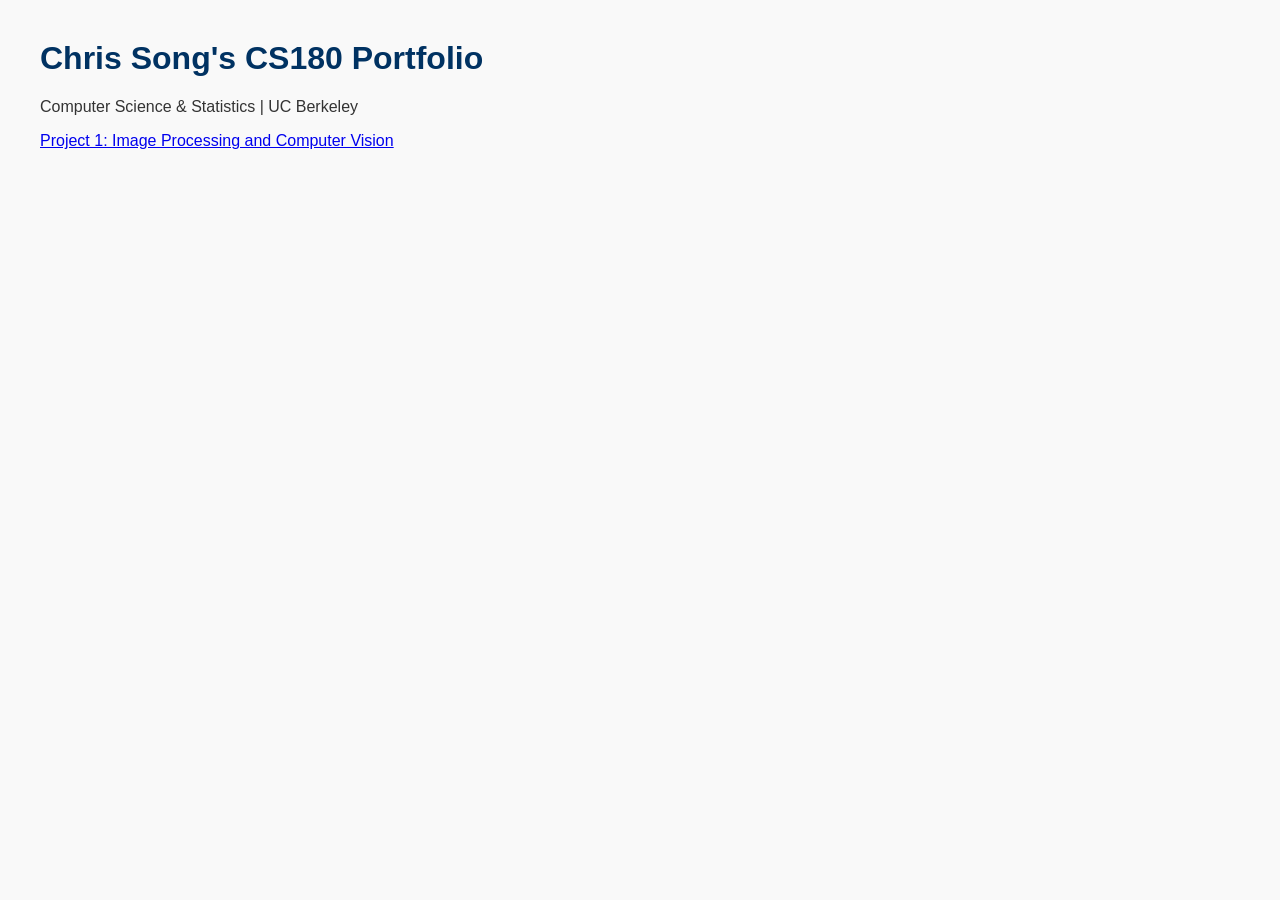
==== index.html @ 3ce25a3a "Add initial HTML structure for portfolio page" ====
<!DOCTYPE html>
<html>
<head>
    <title>Chris Song - CS180 Portfolio</title>
    <style>
        body {
            font-family: Arial, sans-serif;
            margin: 40px;
            background-color: #f9f9f9;
            color: #333;
        }
        h1 {
            color: #003262;
        }
    </style>
</head>
<body>
    <h1>Chris Song's CS180 Portfolio</h1>
    <p>Computer Science & Statistics | UC Berkeley</p>
    <a href="./1/index.html">Project 1: Image Processing and Computer Vision</a>
</body>
</html>
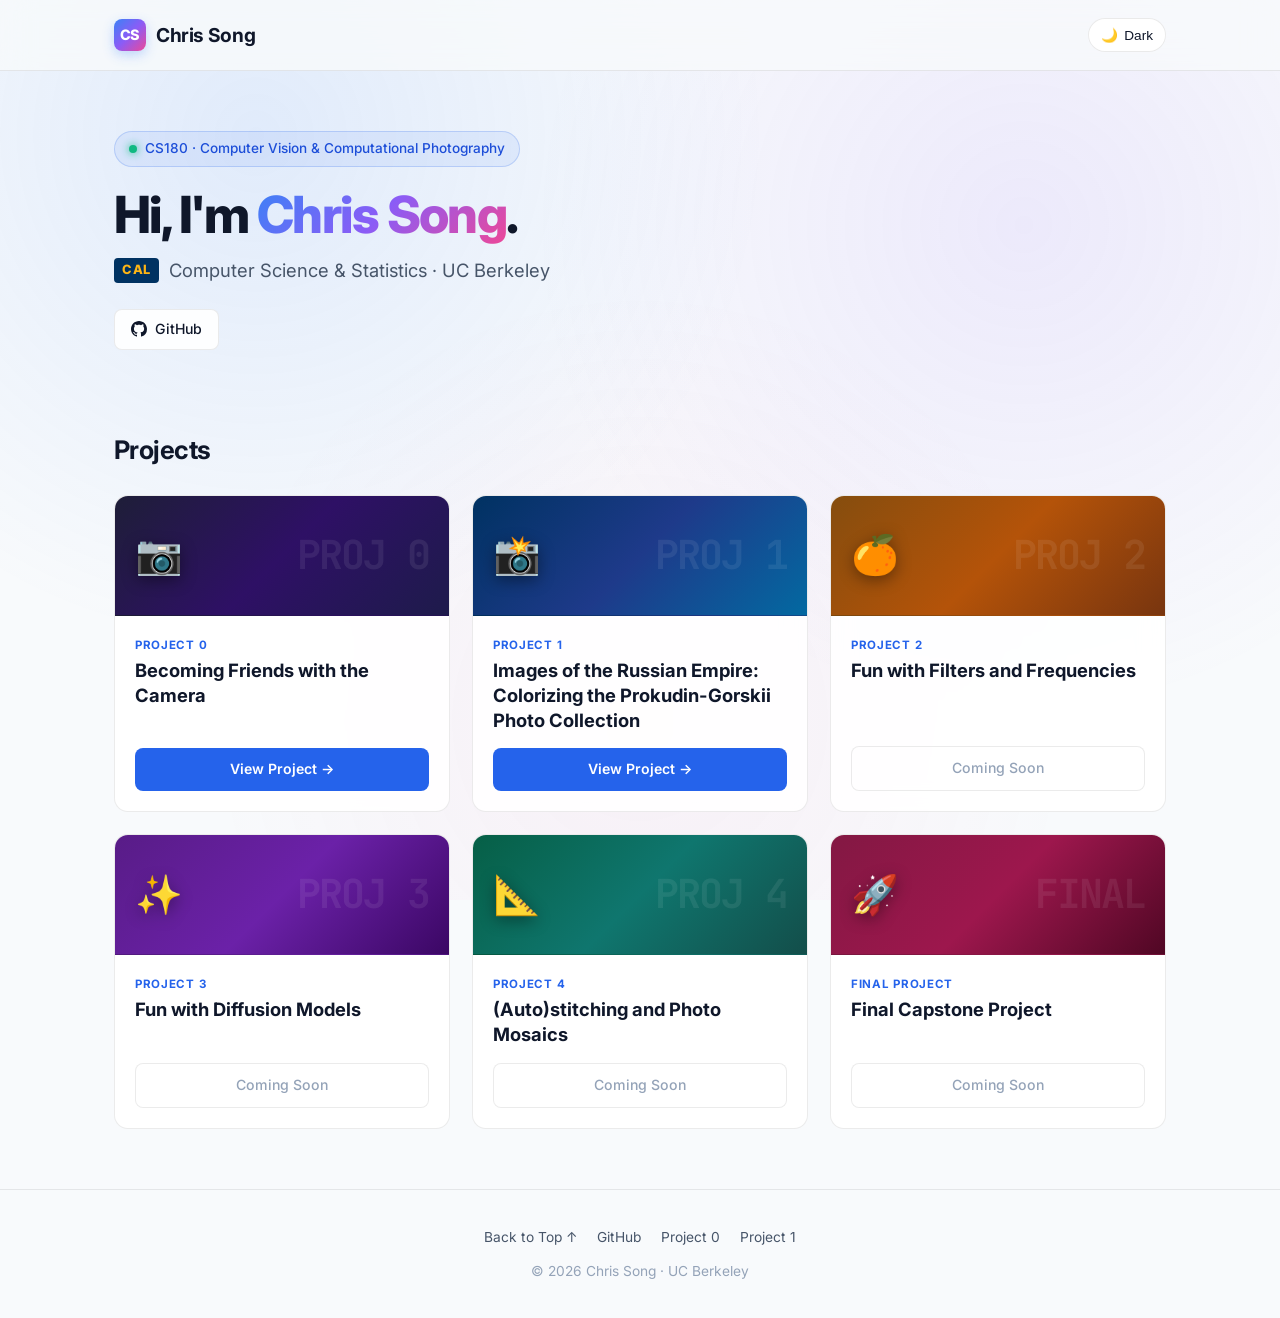
==== commit fed58036: "Update portfolio design and add Project 0 page with Parts 1-3" ====
--- a/index.html
+++ b/index.html
@@ -1,22 +1,657 @@
 <!DOCTYPE html>
-<html>
+<html lang="en">
 <head>
-    <title>Chris Song - CS180 Portfolio</title>
+    <meta charset="UTF-8">
+    <meta name="viewport" content="width=device-width, initial-scale=1.0">
+    <title>Chris Song | CS180 Portfolio</title>
+    <meta name="description" content="Chris Song - Computer Science & Statistics at UC Berkeley. CS180 Computer Vision & Computational Photography Portfolio.">
+    <link rel="preconnect" href="https://fonts.googleapis.com">
+    <link rel="preconnect" href="https://fonts.gstatic.com" crossorigin>
+    <link href="https://fonts.googleapis.com/css2?family=Inter:wght@300;400;500;600;700;800&family=JetBrains+Mono:wght@500;700&display=swap" rel="stylesheet">
     <style>
+        :root {
+            --bg: #0b0f19;
+            --bg-secondary: #111827;
+            --card-bg: rgba(17, 24, 39, 0.75);
+            --card-border: rgba(255, 255, 255, 0.08);
+            --card-hover-border: rgba(59, 130, 246, 0.5);
+            --text-primary: #f3f4f6;
+            --text-secondary: #9ca3af;
+            --text-muted: #6b7280;
+            --accent-primary: #3b82f6;
+            --accent-gradient: linear-gradient(135deg, #3b82f6 0%, #8b5cf6 50%, #ec4899 100%);
+            --glow: rgba(59, 130, 246, 0.15);
+            --radius-sm: 8px;
+            --radius-md: 14px;
+            --radius-lg: 20px;
+            --transition: all 0.25s cubic-bezier(0.16, 1, 0.3, 1);
+        }
+
+        [data-theme="light"] {
+            --bg: #f8fafc;
+            --bg-secondary: #ffffff;
+            --card-bg: rgba(255, 255, 255, 0.9);
+            --card-border: rgba(0, 0, 0, 0.08);
+            --card-hover-border: rgba(59, 130, 246, 0.6);
+            --text-primary: #0f172a;
+            --text-secondary: #475569;
+            --text-muted: #94a3b8;
+            --accent-primary: #2563eb;
+            --glow: rgba(37, 99, 235, 0.08);
+        }
+
+        * {
+            box-sizing: border-box;
+            margin: 0;
+            padding: 0;
+        }
+
         body {
-            font-family: Arial, sans-serif;
-            margin: 40px;
-            background-color: #f9f9f9;
-            color: #333;
-        }
-        h1 {
-            color: #003262;
+            font-family: 'Inter', -apple-system, BlinkMacSystemFont, 'Segoe UI', Roboto, sans-serif;
+            background-color: var(--bg);
+            color: var(--text-primary);
+            line-height: 1.6;
+            min-height: 100vh;
+            position: relative;
+            overflow-x: hidden;
+            transition: background-color 0.3s ease, color 0.3s ease;
+        }
+
+        .bg-glow {
+            position: fixed;
+            top: 0;
+            left: 50%;
+            transform: translateX(-50%);
+            width: 100vw;
+            height: 100vh;
+            background: 
+                radial-gradient(circle at 20% 15%, rgba(59, 130, 246, 0.12) 0%, transparent 40%),
+                radial-gradient(circle at 80% 25%, rgba(139, 92, 246, 0.1) 0%, transparent 40%),
+                radial-gradient(circle at 50% 80%, rgba(236, 72, 153, 0.06) 0%, transparent 45%);
+            pointer-events: none;
+            z-index: -1;
+        }
+
+        .container {
+            max-width: 1100px;
+            margin: 0 auto;
+            padding: 0 24px;
+        }
+
+        /* Navigation Header */
+        header {
+            position: sticky;
+            top: 0;
+            backdrop-filter: blur(16px);
+            -webkit-backdrop-filter: blur(16px);
+            background: rgba(11, 15, 25, 0.7);
+            border-bottom: 1px solid var(--card-border);
+            z-index: 100;
+            transition: var(--transition);
+        }
+
+        [data-theme="light"] header {
+            background: rgba(248, 250, 252, 0.8);
+        }
+
+        .nav-inner {
+            display: flex;
+            justify-content: space-between;
+            align-items: center;
+            height: 70px;
+        }
+
+        .logo {
+            font-weight: 700;
+            font-size: 1.2rem;
+            color: var(--text-primary);
+            text-decoration: none;
+            display: flex;
+            align-items: center;
+            gap: 10px;
+            letter-spacing: -0.02em;
+        }
+
+        .logo-badge {
+            width: 32px;
+            height: 32px;
+            border-radius: var(--radius-sm);
+            background: var(--accent-gradient);
+            display: flex;
+            align-items: center;
+            justify-content: center;
+            color: white;
+            font-weight: 800;
+            font-size: 0.9rem;
+            box-shadow: 0 4px 12px rgba(59, 130, 246, 0.3);
+        }
+
+        .theme-toggle-btn {
+            background: var(--card-bg);
+            border: 1px solid var(--card-border);
+            color: var(--text-primary);
+            padding: 8px 12px;
+            border-radius: 9999px;
+            cursor: pointer;
+            display: flex;
+            align-items: center;
+            gap: 6px;
+            font-size: 0.85rem;
+            font-weight: 500;
+            transition: var(--transition);
+        }
+
+        .theme-toggle-btn:hover {
+            border-color: var(--accent-primary);
+            transform: translateY(-1px);
+        }
+
+        /* Hero Section */
+        .hero {
+            padding: 60px 0 40px 0;
+            text-align: left;
+        }
+
+        .hero-badge {
+            display: inline-flex;
+            align-items: center;
+            gap: 8px;
+            padding: 6px 14px;
+            border-radius: 9999px;
+            background: rgba(59, 130, 246, 0.12);
+            border: 1px solid rgba(59, 130, 246, 0.25);
+            color: #93c5fd;
+            font-size: 0.85rem;
+            font-weight: 500;
+            margin-bottom: 18px;
+        }
+
+        [data-theme="light"] .hero-badge {
+            color: #1d4ed8;
+            background: rgba(37, 99, 235, 0.08);
+            border-color: rgba(37, 99, 235, 0.2);
+        }
+
+        .hero-dot {
+            width: 8px;
+            height: 8px;
+            border-radius: 50%;
+            background-color: #10b981;
+            box-shadow: 0 0 8px #10b981;
+        }
+
+        .hero h1 {
+            font-size: clamp(2.2rem, 4.5vw, 3.2rem);
+            font-weight: 800;
+            letter-spacing: -0.03em;
+            line-height: 1.15;
+            margin-bottom: 12px;
+        }
+
+        .gradient-text {
+            background: var(--accent-gradient);
+            -webkit-background-clip: text;
+            -webkit-text-fill-color: transparent;
+            display: inline-block;
+        }
+
+        .hero-subtitle {
+            font-size: 1.15rem;
+            color: var(--text-secondary);
+            font-weight: 400;
+            margin-bottom: 24px;
+            display: flex;
+            align-items: center;
+            gap: 10px;
+            flex-wrap: wrap;
+        }
+
+        .cal-tag {
+            background: #003262;
+            color: #FDB515;
+            padding: 2px 8px;
+            border-radius: 4px;
+            font-size: 0.8rem;
+            font-weight: 800;
+            letter-spacing: 0.04em;
+        }
+
+        .social-bar {
+            display: flex;
+            gap: 12px;
+            flex-wrap: wrap;
+        }
+
+        .social-link {
+            display: inline-flex;
+            align-items: center;
+            gap: 8px;
+            padding: 8px 16px;
+            border-radius: var(--radius-sm);
+            background: var(--card-bg);
+            border: 1px solid var(--card-border);
+            color: var(--text-primary);
+            text-decoration: none;
+            font-size: 0.88rem;
+            font-weight: 500;
+            transition: var(--transition);
+        }
+
+        .social-link:hover {
+            border-color: var(--accent-primary);
+            transform: translateY(-2px);
+            box-shadow: 0 4px 14px var(--glow);
+        }
+
+        .social-link svg {
+            width: 16px;
+            height: 16px;
+            fill: currentColor;
+        }
+
+        /* Projects Section */
+        .section-header {
+            margin: 40px 0 24px 0;
+        }
+
+        .section-title {
+            font-size: 1.6rem;
+            font-weight: 700;
+            letter-spacing: -0.02em;
+        }
+
+        /* Projects Grid */
+        .projects-grid {
+            display: grid;
+            grid-template-columns: repeat(auto-fill, minmax(320px, 1fr));
+            gap: 22px;
+            margin-bottom: 60px;
+        }
+
+        .project-card {
+            background: var(--card-bg);
+            border: 1px solid var(--card-border);
+            border-radius: var(--radius-md);
+            overflow: hidden;
+            display: flex;
+            flex-direction: column;
+            transition: var(--transition);
+            backdrop-filter: blur(12px);
+            -webkit-backdrop-filter: blur(12px);
+        }
+
+        .project-card:hover {
+            border-color: var(--card-hover-border);
+            transform: translateY(-3px);
+            box-shadow: 0 10px 25px var(--glow);
+        }
+
+        .project-banner {
+            height: 120px;
+            display: flex;
+            align-items: center;
+            justify-content: space-between;
+            padding: 0 20px;
+            position: relative;
+            border-bottom: 1px solid var(--card-border);
+        }
+
+        .project-banner.p0-theme {
+            background: linear-gradient(135deg, #1e1e38 0%, #2e1065 50%, #1e1b4b 100%);
+        }
+
+        .project-banner.p1-theme {
+            background: linear-gradient(135deg, #003262 0%, #1e3a8a 50%, #0369a1 100%);
+        }
+
+        .project-banner.p2-theme {
+            background: linear-gradient(135deg, #854d0e 0%, #b45309 50%, #78350f 100%);
+        }
+
+        .project-banner.p3-theme {
+            background: linear-gradient(135deg, #581c87 0%, #6b21a8 50%, #3b0764 100%);
+        }
+
+        .project-banner.p4-theme {
+            background: linear-gradient(135deg, #065f46 0%, #0f766e 50%, #134e4a 100%);
+        }
+
+        .project-banner.final-theme {
+            background: linear-gradient(135deg, #831843 0%, #9d174d 50%, #500724 100%);
+        }
+
+        .banner-icon {
+            font-size: 2.4rem;
+            filter: drop-shadow(0 4px 8px rgba(0, 0, 0, 0.4));
+        }
+
+        .banner-watermark {
+            font-family: 'JetBrains Mono', monospace;
+            font-size: 2.5rem;
+            font-weight: 700;
+            color: rgba(255, 255, 255, 0.08);
+            letter-spacing: -0.05em;
+            user-select: none;
+        }
+
+        .project-card-body {
+            padding: 20px;
+            display: flex;
+            flex-direction: column;
+            justify-content: space-between;
+            flex-grow: 1;
+            gap: 16px;
+        }
+
+        .project-category-tag {
+            font-size: 0.72rem;
+            font-weight: 700;
+            text-transform: uppercase;
+            letter-spacing: 0.06em;
+            color: var(--accent-primary);
+            margin-bottom: 4px;
+        }
+
+        .project-title {
+            font-size: 1.15rem;
+            font-weight: 700;
+            color: var(--text-primary);
+            line-height: 1.35;
+        }
+
+        .project-title a {
+            color: inherit;
+            text-decoration: none;
+            transition: var(--transition);
+        }
+
+        .project-title a:hover {
+            color: var(--accent-primary);
+        }
+
+        .project-actions {
+            margin-top: auto;
+        }
+
+        .btn-primary {
+            display: inline-flex;
+            align-items: center;
+            justify-content: center;
+            width: 100%;
+            padding: 10px 16px;
+            background: var(--accent-primary);
+            color: white;
+            text-decoration: none;
+            border-radius: var(--radius-sm);
+            font-size: 0.88rem;
+            font-weight: 600;
+            transition: var(--transition);
+        }
+
+        .btn-primary:hover {
+            opacity: 0.92;
+            transform: translateY(-1px);
+            box-shadow: 0 4px 12px rgba(59, 130, 246, 0.35);
+        }
+
+        .btn-disabled {
+            display: inline-flex;
+            align-items: center;
+            justify-content: center;
+            width: 100%;
+            padding: 10px 16px;
+            background: rgba(255, 255, 255, 0.03);
+            border: 1px solid var(--card-border);
+            color: var(--text-muted);
+            border-radius: var(--radius-sm);
+            font-size: 0.88rem;
+            font-weight: 500;
+            user-select: none;
+        }
+
+        /* Footer */
+        footer {
+            border-top: 1px solid var(--card-border);
+            padding: 36px 0;
+            margin-top: 60px;
+            text-align: center;
+            color: var(--text-muted);
+            font-size: 0.86rem;
+        }
+
+        .footer-links {
+            display: flex;
+            justify-content: center;
+            gap: 20px;
+            margin-bottom: 12px;
+        }
+
+        .footer-links a {
+            color: var(--text-secondary);
+            text-decoration: none;
+            transition: var(--transition);
+        }
+
+        .footer-links a:hover {
+            color: var(--text-primary);
+        }
+
+        @media (max-width: 768px) {
+            .hero {
+                padding: 40px 0 25px 0;
+            }
+            .projects-grid {
+                grid-template-columns: 1fr;
+            }
         }
     </style>
 </head>
 <body>
-    <h1>Chris Song's CS180 Portfolio</h1>
-    <p>Computer Science & Statistics | UC Berkeley</p>
-    <a href="./1/index.html">Project 1: Image Processing and Computer Vision</a>
+    <div class="bg-glow"></div>
+
+    <!-- Navigation Header -->
+    <header>
+        <div class="container nav-inner">
+            <a href="#" class="logo">
+                <div class="logo-badge">CS</div>
+                <span>Chris Song</span>
+            </a>
+            <button class="theme-toggle-btn" id="theme-toggle" aria-label="Toggle color theme">
+                <span id="theme-icon">☀️</span>
+                <span id="theme-text">Theme</span>
+            </button>
+        </div>
+    </header>
+
+    <main class="container">
+        <!-- Hero Section -->
+        <section class="hero">
+            <div class="hero-badge">
+                <span class="hero-dot"></span>
+                <span>CS180 · Computer Vision &amp; Computational Photography</span>
+            </div>
+            <h1>
+                Hi, I'm <span class="gradient-text">Chris Song</span>.
+            </h1>
+            <div class="hero-subtitle">
+                <span class="cal-tag">CAL</span>
+                <span>Computer Science &amp; Statistics · UC Berkeley</span>
+            </div>
+            <div class="social-bar">
+                <a href="https://github.com/ChrisSong214" target="_blank" rel="noopener noreferrer" class="social-link">
+                    <svg viewBox="0 0 24 24"><path d="M12 0C5.37 0 0 5.37 0 12c0 5.31 3.435 9.795 8.205 11.385.6.105.825-.255.825-.57 0-.285-.015-1.23-.015-2.235-3.015.555-3.795-.735-4.035-1.41-.135-.345-.72-1.41-1.23-1.695-.42-.225-1.02-.78-.015-.795.945-.015 1.62.87 1.845 1.23 1.08 1.815 2.805 1.305 3.495.99.105-.78.42-1.305.765-1.605-2.67-.3-5.46-1.335-5.46-5.925 0-1.305.465-2.385 1.23-3.225-.12-.3-.54-1.53.12-3.18 0 0 1.005-.315 3.3 1.23.96-.27 1.98-.405 3-.405s2.04.135 3 .405c2.295-1.56 3.3-1.23 3.3-1.23.66 1.65.24 2.88.12 3.18.765.84 1.23 1.905 1.23 3.225 0 4.605-2.805 5.625-5.475 5.925.435.375.81 1.095.81 2.22 0 1.605-.015 2.895-.015 3.3 0 .315.225.69.825.57A12.02 12.02 0 0024 12c0-6.63-5.37-12-12-12z"/></svg>
+                    GitHub
+                </a>
+            </div>
+        </section>
+
+        <!-- Projects Section -->
+        <section id="projects">
+            <div class="section-header">
+                <h2 class="section-title">Projects</h2>
+            </div>
+
+            <!-- Projects Grid -->
+            <div class="projects-grid">
+
+                <!-- Project 0: Becoming Friends with the Camera -->
+                <div class="project-card">
+                    <div class="project-banner p0-theme">
+                        <span class="banner-icon">📷</span>
+                        <span class="banner-watermark">PROJ 0</span>
+                    </div>
+                    <div class="project-card-body">
+                        <div>
+                            <div class="project-category-tag">Project 0</div>
+                            <h3 class="project-title">
+                                <a href="./0/index.html">Becoming Friends with the Camera</a>
+                            </h3>
+                        </div>
+                        <div class="project-actions">
+                            <a href="./0/index.html" class="btn-primary">View Project →</a>
+                        </div>
+                    </div>
+                </div>
+
+                <!-- Project 1: Prokudin-Gorskii Colorization -->
+                <div class="project-card">
+                    <div class="project-banner p1-theme">
+                        <span class="banner-icon">📸</span>
+                        <span class="banner-watermark">PROJ 1</span>
+                    </div>
+                    <div class="project-card-body">
+                        <div>
+                            <div class="project-category-tag">Project 1</div>
+                            <h3 class="project-title">
+                                <a href="./1/index.html">Images of the Russian Empire: Colorizing the Prokudin-Gorskii Photo Collection</a>
+                            </h3>
+                        </div>
+                        <div class="project-actions">
+                            <a href="./1/index.html" class="btn-primary">View Project →</a>
+                        </div>
+                    </div>
+                </div>
+
+                <!-- Project 2: Filters and Frequencies -->
+                <div class="project-card">
+                    <div class="project-banner p2-theme">
+                        <span class="banner-icon">🍊</span>
+                        <span class="banner-watermark">PROJ 2</span>
+                    </div>
+                    <div class="project-card-body">
+                        <div>
+                            <div class="project-category-tag">Project 2</div>
+                            <h3 class="project-title">Fun with Filters and Frequencies</h3>
+                        </div>
+                        <div class="project-actions">
+                            <span class="btn-disabled">Coming Soon</span>
+                        </div>
+                    </div>
+                </div>
+
+                <!-- Project 3: Fun with Diffusion Models -->
+                <div class="project-card">
+                    <div class="project-banner p3-theme">
+                        <span class="banner-icon">✨</span>
+                        <span class="banner-watermark">PROJ 3</span>
+                    </div>
+                    <div class="project-card-body">
+                        <div>
+                            <div class="project-category-tag">Project 3</div>
+                            <h3 class="project-title">Fun with Diffusion Models</h3>
+                        </div>
+                        <div class="project-actions">
+                            <span class="btn-disabled">Coming Soon</span>
+                        </div>
+                    </div>
+                </div>
+
+                <!-- Project 4: (Auto)stitching and Photo Mosaics -->
+                <div class="project-card">
+                    <div class="project-banner p4-theme">
+                        <span class="banner-icon">📐</span>
+                        <span class="banner-watermark">PROJ 4</span>
+                    </div>
+                    <div class="project-card-body">
+                        <div>
+                            <div class="project-category-tag">Project 4</div>
+                            <h3 class="project-title">(Auto)stitching and Photo Mosaics</h3>
+                        </div>
+                        <div class="project-actions">
+                            <span class="btn-disabled">Coming Soon</span>
+                        </div>
+                    </div>
+                </div>
+
+                <!-- Final Project -->
+                <div class="project-card">
+                    <div class="project-banner final-theme">
+                        <span class="banner-icon">🚀</span>
+                        <span class="banner-watermark">FINAL</span>
+                    </div>
+                    <div class="project-card-body">
+                        <div>
+                            <div class="project-category-tag">Final Project</div>
+                            <h3 class="project-title">Final Capstone Project</h3>
+                        </div>
+                        <div class="project-actions">
+                            <span class="btn-disabled">Coming Soon</span>
+                        </div>
+                    </div>
+                </div>
+
+            </div>
+        </section>
+    </main>
+
+    <!-- Footer -->
+    <footer>
+        <div class="container">
+            <div class="footer-links">
+                <a href="#">Back to Top ↑</a>
+                <a href="https://github.com/ChrisSong214" target="_blank" rel="noopener noreferrer">GitHub</a>
+                <a href="./0/index.html">Project 0</a>
+                <a href="./1/index.html">Project 1</a>
+            </div>
+            <p>&copy; <span id="current-year"></span> Chris Song · UC Berkeley</p>
+        </div>
+    </footer>
+
+    <!-- Theme Script -->
+    <script>
+        document.getElementById('current-year').textContent = new Date().getFullYear();
+
+        const themeBtn = document.getElementById('theme-toggle');
+        const themeIcon = document.getElementById('theme-icon');
+        const themeText = document.getElementById('theme-text');
+
+        const storedTheme = localStorage.getItem('theme');
+        const prefersDark = window.matchMedia('(prefers-color-scheme: dark)').matches;
+        
+        if (storedTheme === 'light' || (!storedTheme && !prefersDark)) {
+            document.documentElement.setAttribute('data-theme', 'light');
+            themeIcon.textContent = '🌙';
+            themeText.textContent = 'Dark';
+        } else {
+            document.documentElement.setAttribute('data-theme', 'dark');
+            themeIcon.textContent = '☀️';
+            themeText.textContent = 'Light';
+        }
+
+        themeBtn.addEventListener('click', () => {
+            const currentTheme = document.documentElement.getAttribute('data-theme');
+            if (currentTheme === 'light') {
+                document.documentElement.setAttribute('data-theme', 'dark');
+                localStorage.setItem('theme', 'dark');
+                themeIcon.textContent = '☀️';
+                themeText.textContent = 'Light';
+            } else {
+                document.documentElement.setAttribute('data-theme', 'light');
+                localStorage.setItem('theme', 'light');
+                themeIcon.textContent = '🌙';
+                themeText.textContent = 'Dark';
+            }
+        });
+    </script>
 </body>
 </html>
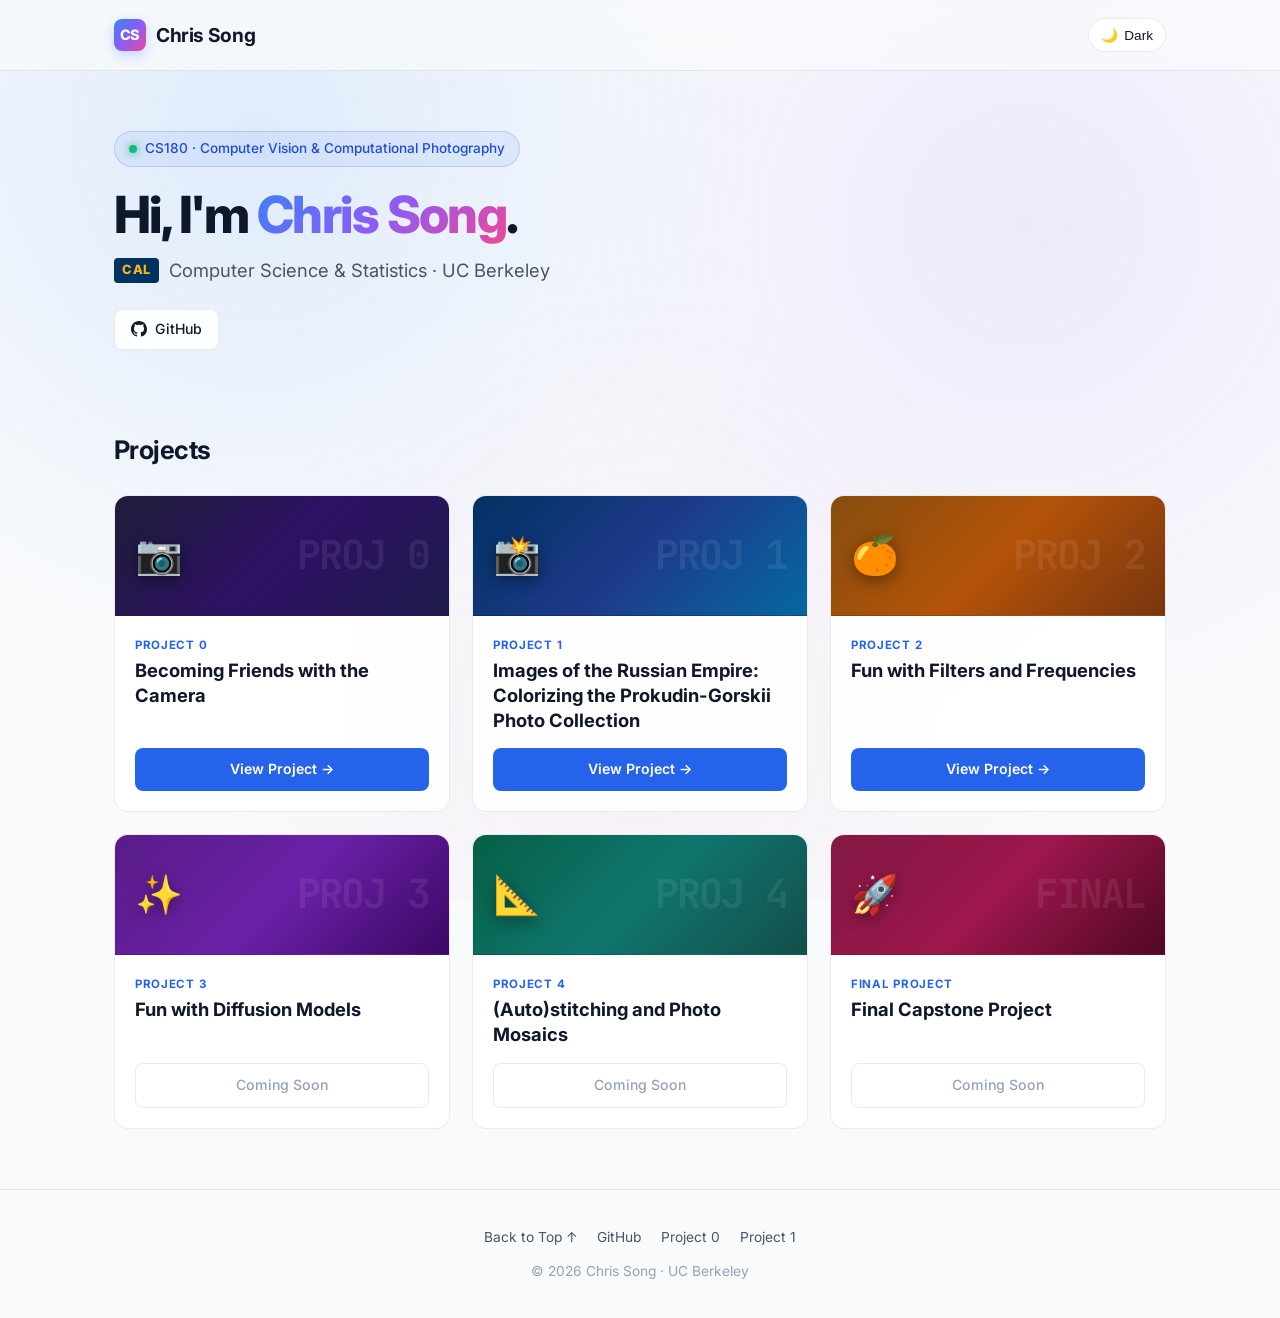
==== commit b1424712: "Add Project 2: Fun with Filters and Frequencies writeup, pipeline, and outputs" ====
--- a/index.html
+++ b/index.html
@@ -541,10 +541,12 @@
                     <div class="project-card-body">
                         <div>
                             <div class="project-category-tag">Project 2</div>
-                            <h3 class="project-title">Fun with Filters and Frequencies</h3>
+                            <h3 class="project-title">
+                                <a href="./2/index.html">Fun with Filters and Frequencies</a>
+                            </h3>
                         </div>
                         <div class="project-actions">
-                            <span class="btn-disabled">Coming Soon</span>
+                            <a href="./2/index.html" class="btn-primary">View Project →</a>
                         </div>
                     </div>
                 </div>
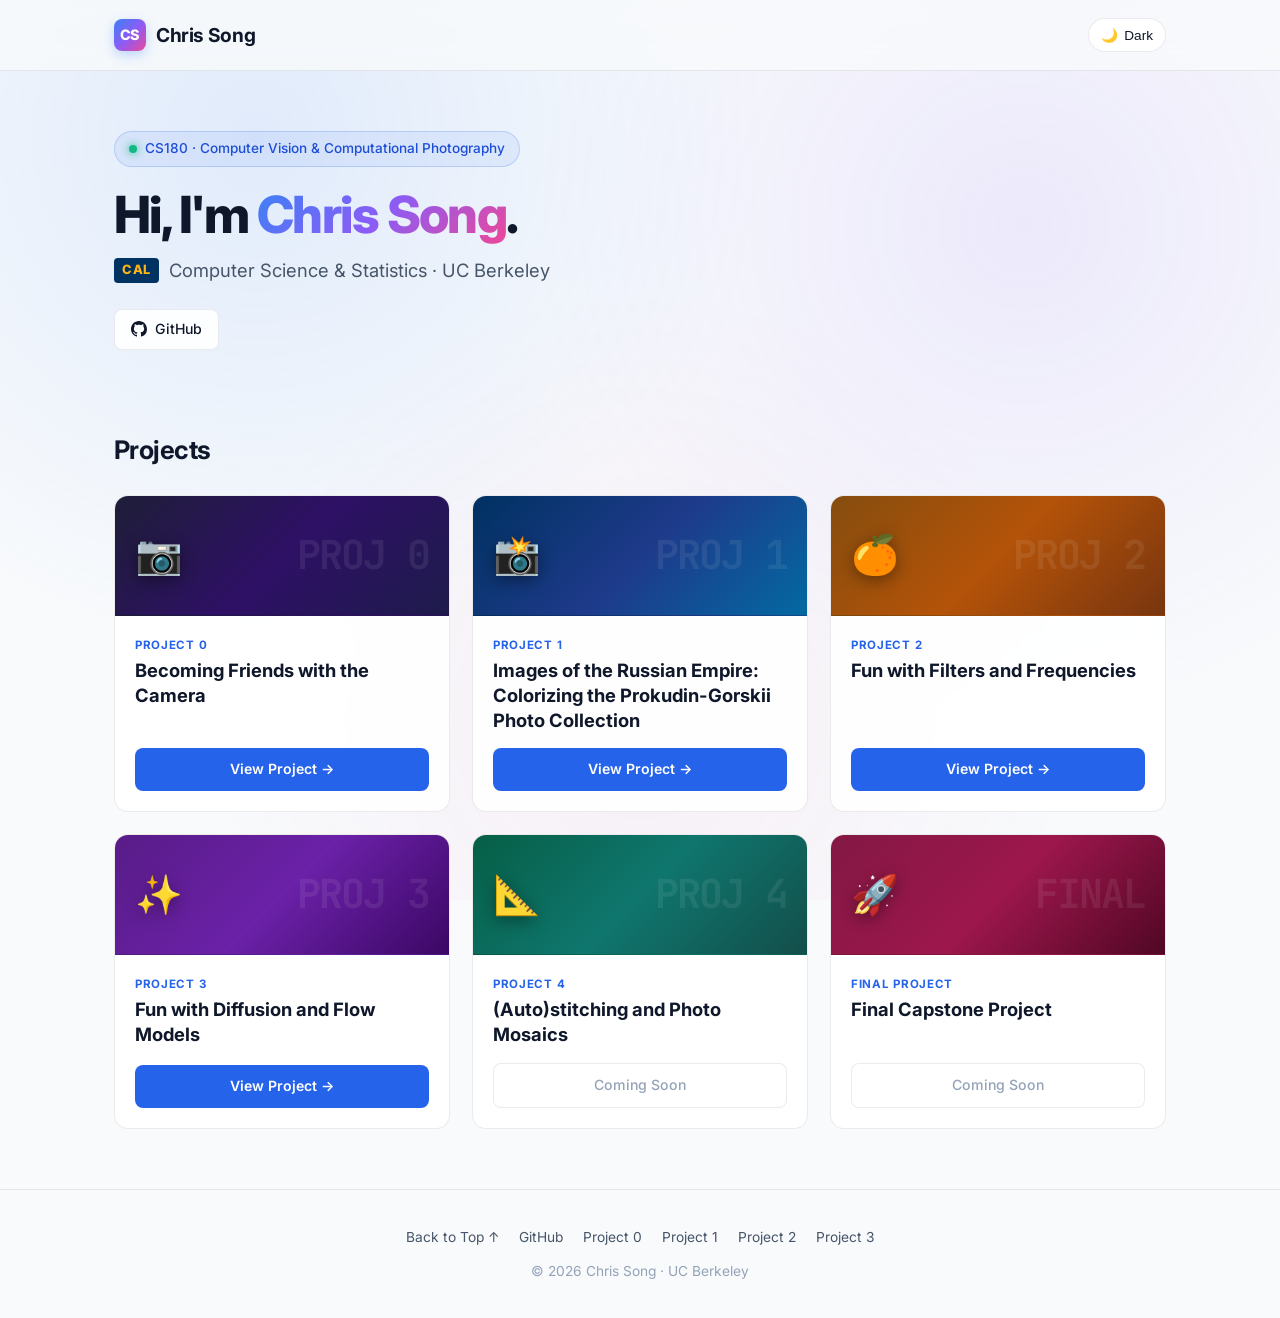
==== commit bd4d765f: "Complete CS180 Project 3: Diffusion and Flow Models writeup and results" ====
--- a/index.html
+++ b/index.html
@@ -560,10 +560,12 @@
                     <div class="project-card-body">
                         <div>
                             <div class="project-category-tag">Project 3</div>
-                            <h3 class="project-title">Fun with Diffusion Models</h3>
+                            <h3 class="project-title">
+                                <a href="./3/index.html">Fun with Diffusion and Flow Models</a>
+                            </h3>
                         </div>
                         <div class="project-actions">
-                            <span class="btn-disabled">Coming Soon</span>
+                            <a href="./3/index.html" class="btn-primary">View Project →</a>
                         </div>
                     </div>
                 </div>
@@ -614,6 +616,8 @@
                 <a href="https://github.com/ChrisSong214" target="_blank" rel="noopener noreferrer">GitHub</a>
                 <a href="./0/index.html">Project 0</a>
                 <a href="./1/index.html">Project 1</a>
+                <a href="./2/index.html">Project 2</a>
+                <a href="./3/index.html">Project 3</a>
             </div>
             <p>&copy; <span id="current-year"></span> Chris Song · UC Berkeley</p>
         </div>
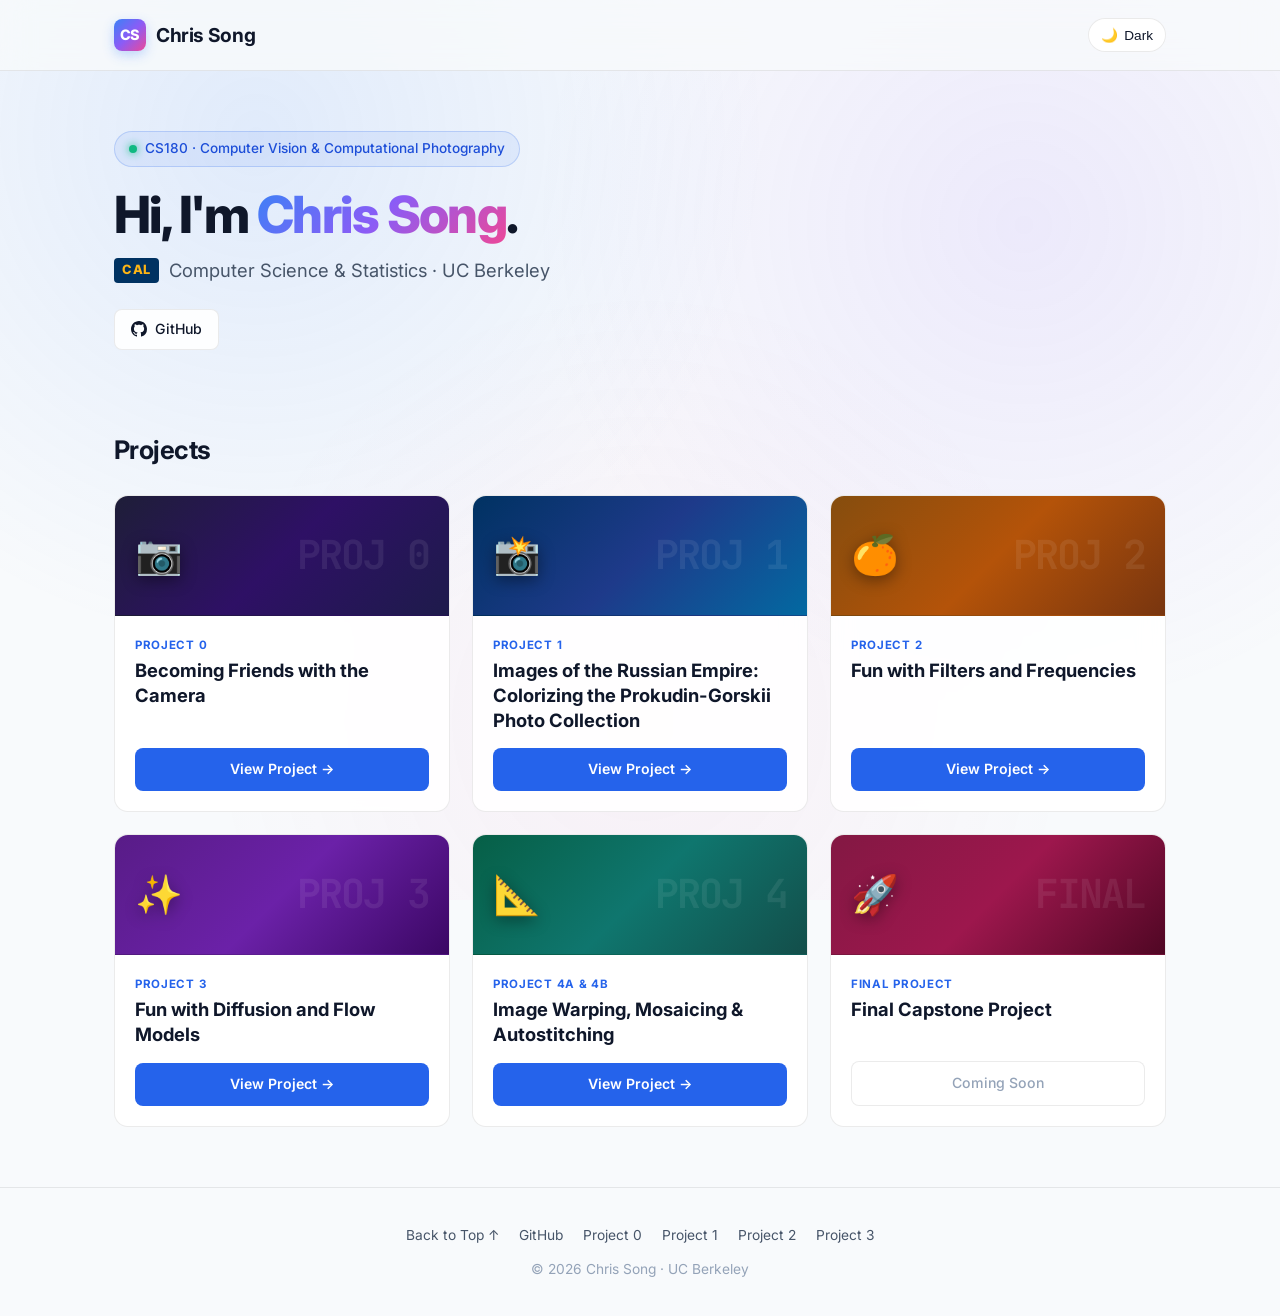
==== commit dfd1c809: "Add Project 4B autostitching writeup, figures, and comparison to existing website" ====
--- a/index.html
+++ b/index.html
@@ -578,11 +578,13 @@
                     </div>
                     <div class="project-card-body">
                         <div>
-                            <div class="project-category-tag">Project 4</div>
-                            <h3 class="project-title">(Auto)stitching and Photo Mosaics</h3>
+                            <div class="project-category-tag">Project 4A &amp; 4B</div>
+                            <h3 class="project-title">
+                                <a href="./4/index.html">Image Warping, Mosaicing &amp; Autostitching</a>
+                            </h3>
                         </div>
                         <div class="project-actions">
-                            <span class="btn-disabled">Coming Soon</span>
+                            <a href="./4/index.html" class="btn-primary">View Project →</a>
                         </div>
                     </div>
                 </div>
